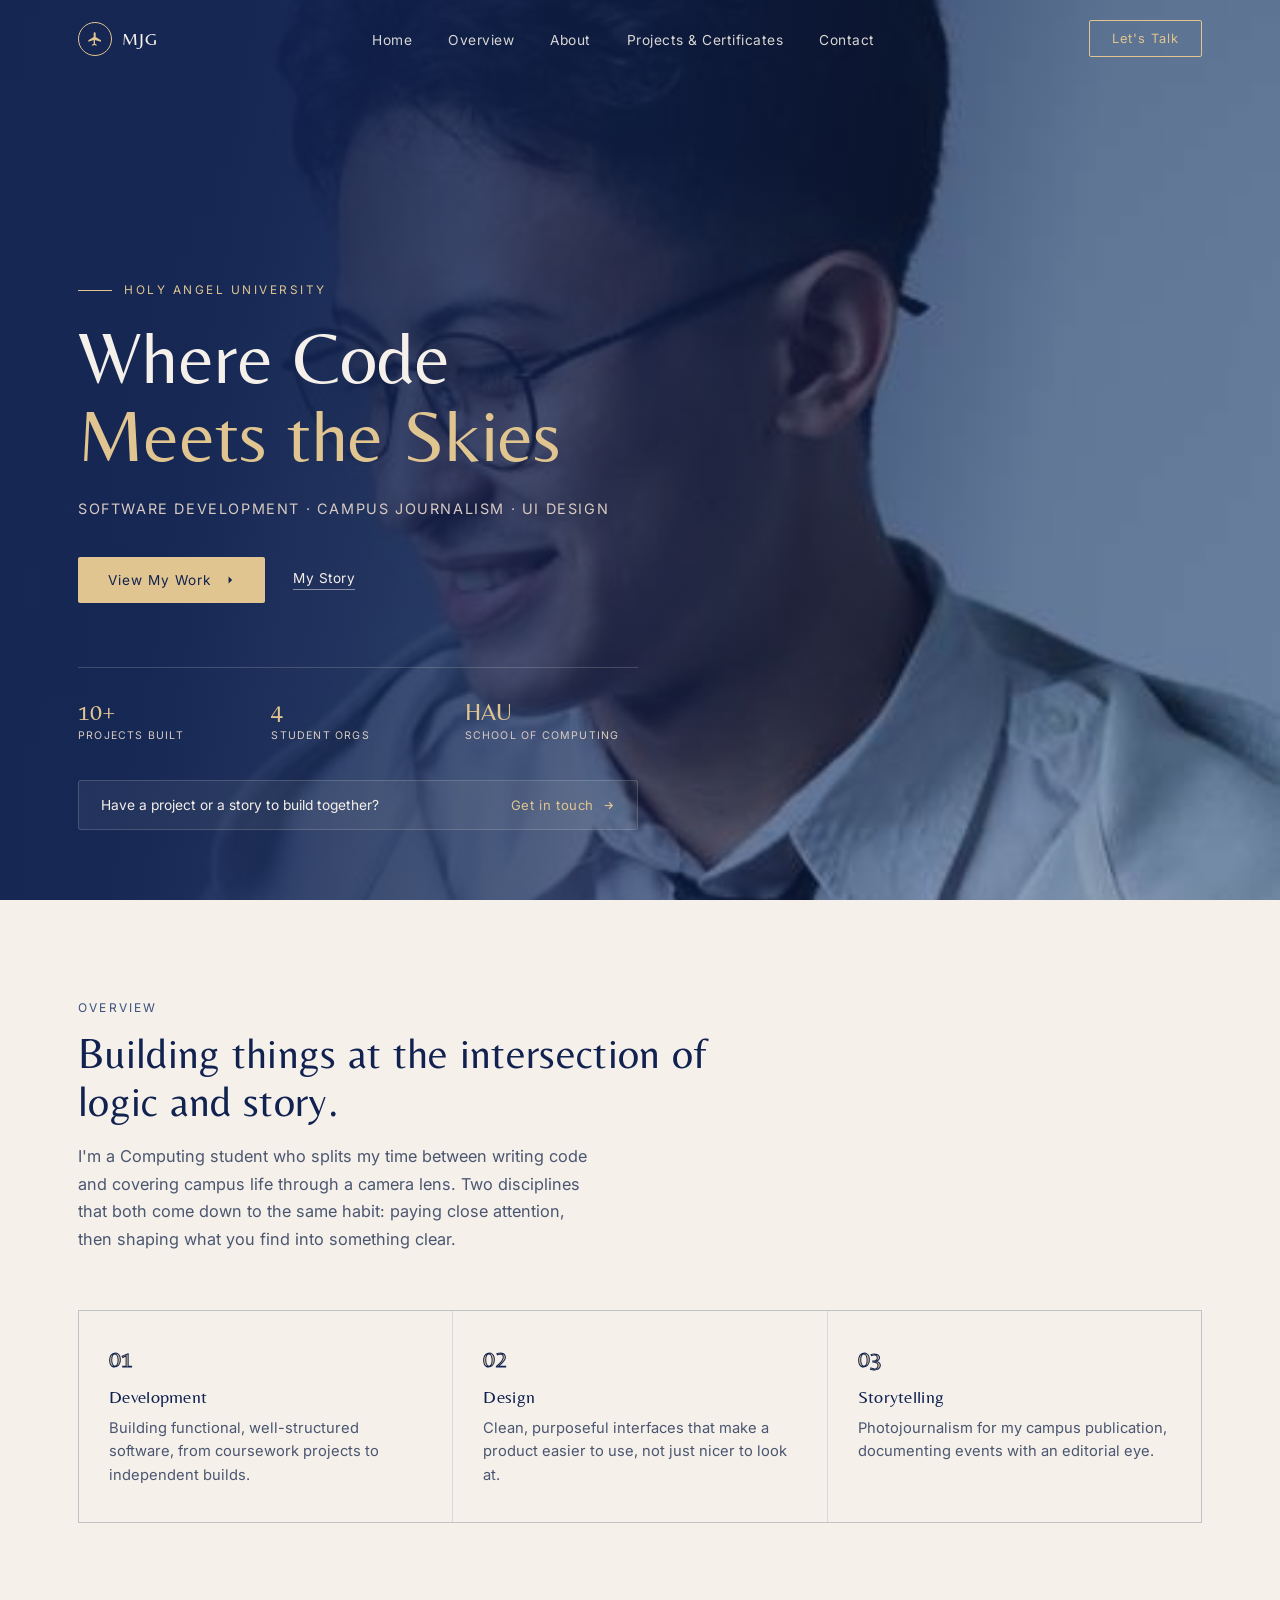
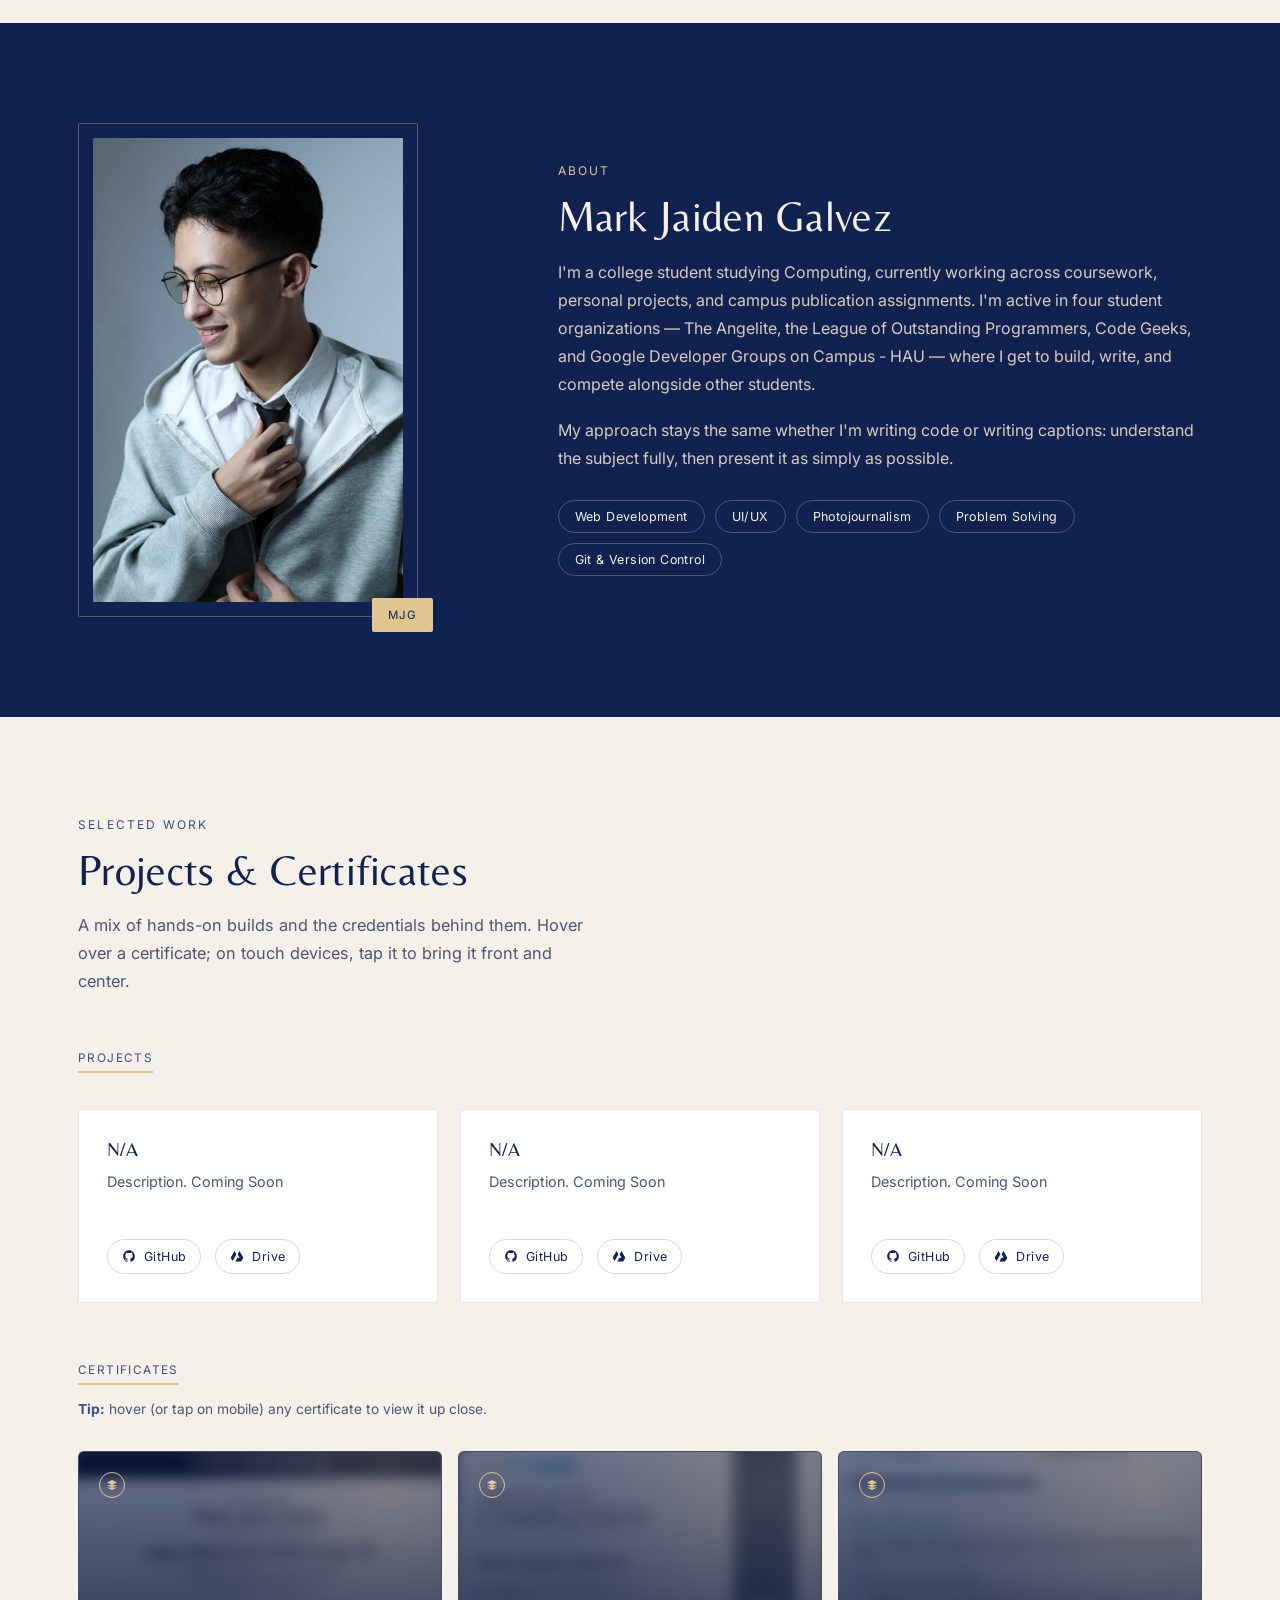
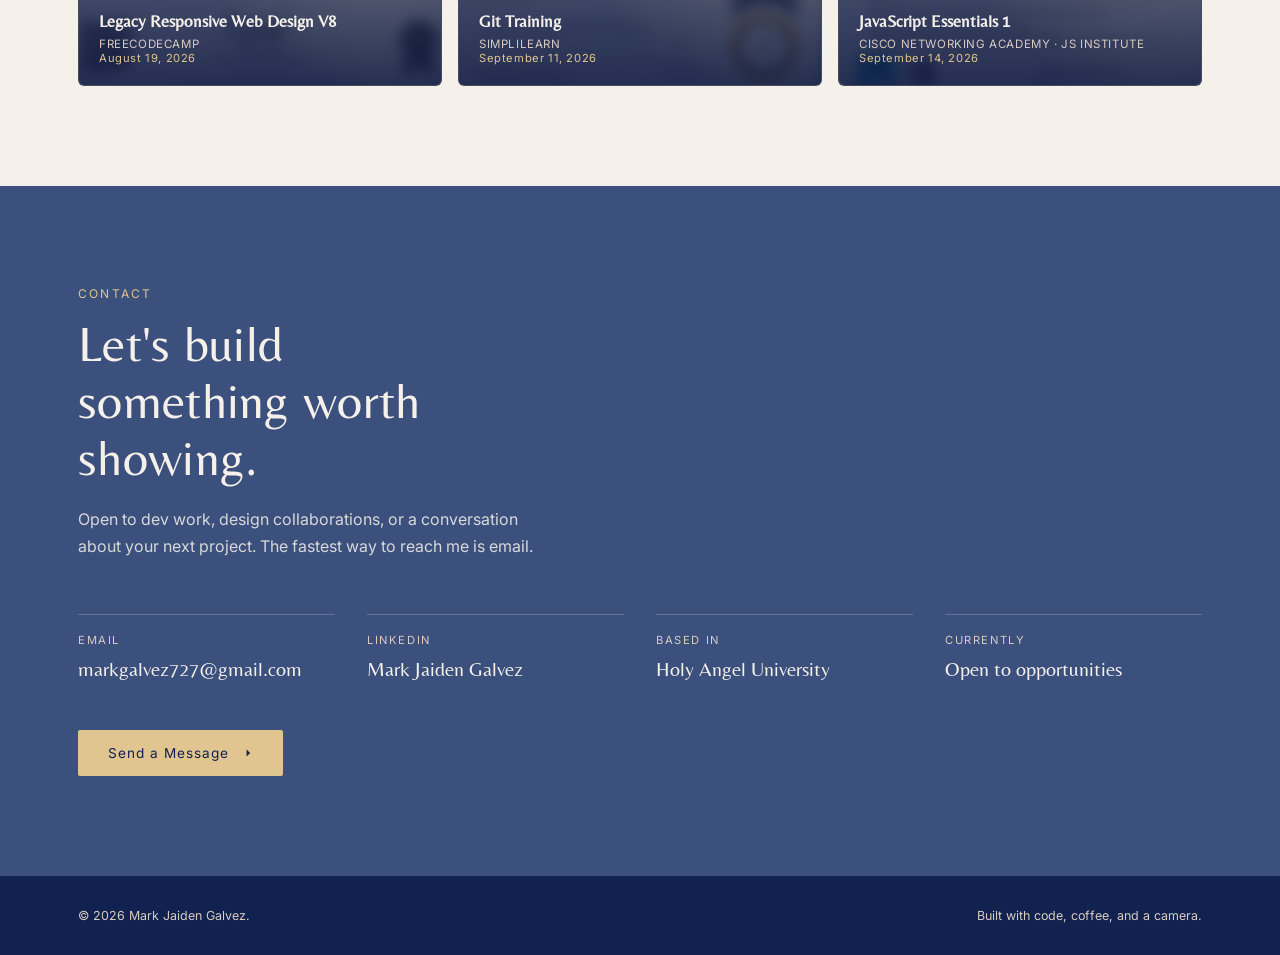
==== portfolio.html @ 79ebcbf9 "Initial commit" ====
<!DOCTYPE html>
<html lang="en">
<head>
<meta charset="UTF-8">
<meta name="viewport" content="width=device-width, initial-scale=1, viewport-fit=cover">
<title>Mark Jaiden Galvez — Portfolio</title>
<link rel="preconnect" href="https://fonts.googleapis.com">
<link rel="preconnect" href="https://fonts.gstatic.com" crossorigin>
<link href="https://fonts.googleapis.com/css2?family=Belleza&family=Inter:wght@400;500;600;700&display=swap" rel="stylesheet">
<style>
/* palette */
:root{
  --mjg-navy:#112250;
  --mjg-slate:#3B507D;
  --mjg-gold:#E0C590;
  --mjg-cream:#F5F0EA;
  --mjg-mauve:#D9CBC2;
  box-sizing:border-box;
  padding-top:env(safe-area-inset-top,0px);
  padding-bottom:env(safe-area-inset-bottom,0px);
}
*,*::before,*::after{box-sizing:inherit;margin:0;padding:0;}
html{scroll-behavior:smooth;scroll-padding-top:calc(84px + env(safe-area-inset-top,0px));}
body{
  font-family:'Inter',sans-serif;
  background:var(--mjg-cream);
  color:var(--mjg-navy);
  overflow-x:hidden;
  -webkit-font-smoothing:antialiased;
}
img{max-width:100%;display:block;}
a{color:inherit;text-decoration:none;}
.mjg-wrap{max-width:1180px;margin:0 auto;padding:0 28px;}
h1,h2,h3,.mjg-display{font-family:'Belleza',sans-serif;font-weight:400;letter-spacing:.3px;}

/* nav */
.mjg-nav{
  position:fixed;top:0;left:0;right:0;z-index:500;
  padding:calc(20px + env(safe-area-inset-top,0px)) 0 20px;
  transition:background .45s ease, padding .35s ease, box-shadow .35s ease;
}

/* nav after scrolling */
.mjg-nav.is-solid{
  background:rgba(17,34,80,.94);
  backdrop-filter:blur(10px);
  padding-top:calc(12px + env(safe-area-inset-top,0px));
  padding-bottom:12px;
  box-shadow:0 8px 30px rgba(0,0,0,.18);
}
.mjg-nav .mjg-wrap{display:flex;align-items:center;justify-content:space-between;}
.mjg-brand{display:flex;align-items:center;gap:10px;color:var(--mjg-cream);font-family:'Belleza',sans-serif;font-size:1.15rem;letter-spacing:1px;}
.mjg-brand-mark{
  width:34px;height:34px;border:1px solid var(--mjg-gold);border-radius:50%;
  display:flex;align-items:center;justify-content:center;flex-shrink:0;
  transition:transform .6s cubic-bezier(.2,.9,.3,1.3);
}
.mjg-nav:hover .mjg-brand-mark{transform:rotate(28deg);}
.mjg-brand-mark svg{width:16px;height:16px;fill:var(--mjg-gold);}

/* links hidden on small screens */
.mjg-nav-links{display:none;align-items:center;gap:36px;list-style:none;}

/* tighter links on narrow laptops */
@media(min-width:700px) and (max-width:960px){
  .mjg-nav-links{gap:18px;}
  .mjg-nav-links a{font-size:.8rem;}
  .mjg-nav-cta{padding:8px 16px;font-size:.75rem;}
}
.mjg-nav-links a{
  color:var(--mjg-cream);font-size:.86rem;letter-spacing:.5px;position:relative;padding:4px 0;
  opacity:.88;transition:opacity .25s ease;
}
.mjg-nav-links a::after{
  content:"";position:absolute;left:0;bottom:-2px;width:0;height:1px;background:var(--mjg-gold);
  transition:width .3s ease;
}
.mjg-nav-links a:hover{opacity:1;}
.mjg-nav-links a:hover::after{width:100%;}
.mjg-nav-cta{
  display:none;
  border:1px solid var(--mjg-gold);color:var(--mjg-gold)!important;
  padding:10px 22px;font-size:.8rem;letter-spacing:1px;border-radius:2px;
  transition:background .3s ease,color .3s ease;
}
.mjg-nav-cta:hover{background:var(--mjg-gold);color:var(--mjg-navy)!important;}

/* burger button, mobile only */
.mjg-burger{
  display:flex;flex-direction:column;gap:5px;background:none;border:none;cursor:pointer;
  padding:8px;z-index:600;
}
.mjg-burger span{width:24px;height:2px;background:var(--mjg-cream);transition:all .3s ease;}
.mjg-burger.is-open span:nth-child(1){transform:translateY(7px) rotate(45deg);}
.mjg-burger.is-open span:nth-child(2){opacity:0;}
.mjg-burger.is-open span:nth-child(3){transform:translateY(-7px) rotate(-45deg);}

/* fullscreen mobile menu */
.mjg-mobile-panel{
  position:fixed;inset:0;background:rgba(17,34,80,.98);backdrop-filter:blur(6px);
  z-index:450;display:flex;flex-direction:column;align-items:center;justify-content:center;gap:34px;
  opacity:0;pointer-events:none;transform:translateY(-12px);
  transition:opacity .35s ease, transform .35s ease;
}
.mjg-mobile-panel.is-open{opacity:1;pointer-events:auto;transform:translateY(0);}
.mjg-mobile-panel a{color:var(--mjg-cream);font-family:'Belleza',sans-serif;font-size:1.5rem;letter-spacing:1px;}
.mjg-mobile-panel .mjg-nav-cta{display:inline-block;margin-top:10px;}

/* full nav from 700px up */
@media(min-width:700px){
  .mjg-nav-links{display:flex;}
  .mjg-nav-cta{display:inline-block;}
  .mjg-burger{display:none;}
}

/* hero */
.mjg-hero{
  position:relative;min-height:100svh;display:flex;align-items:flex-end;
  padding-bottom:70px;
  padding-top:calc(120px + env(safe-area-inset-top,0px));
  overflow:hidden;
}

/* hero photo with a dark gradient so the text stays readable */
.mjg-hero-bg{
  position:absolute;inset:0;z-index:0;
  background-image:linear-gradient(100deg, rgba(17,34,80,.94) 18%, rgba(17,34,80,.72) 48%, rgba(17,34,80,.42) 78%), url("[data-uri]");
  background-size:cover;background-position:center 22%;
}
.mjg-hero .mjg-wrap{position:relative;z-index:1;width:100%;}
.mjg-eyebrow{
  display:flex;align-items:center;gap:12px;color:var(--mjg-gold);
  font-size:.74rem;letter-spacing:2.5px;text-transform:uppercase;margin-bottom:22px;
  opacity:0;transform:translateY(14px);animation:riseIn .8s .15s ease forwards;
}
.mjg-eyebrow span.mjg-line{width:34px;height:1px;background:var(--mjg-gold);display:block;}
.mjg-hero h1{
  color:var(--mjg-cream);font-size:clamp(2.4rem,7vw,4.6rem);line-height:1.05;
  max-width:14ch;
}
.mjg-hero h1 .mjg-l1{display:block;opacity:0;transform:translateY(22px);animation:riseIn .9s .3s ease forwards;}
.mjg-hero h1 .mjg-l2{display:block;color:var(--mjg-gold);opacity:0;transform:translateY(22px);animation:riseIn .9s .48s ease forwards;}
.mjg-hero-sub{
  color:var(--mjg-mauve);font-size:.9rem;letter-spacing:1.6px;margin-top:26px;text-transform:uppercase;
  opacity:0;transform:translateY(14px);animation:riseIn .9s .68s ease forwards;
}
.mjg-hero-cta-row{
  display:flex;flex-wrap:wrap;align-items:center;gap:28px;margin-top:40px;
  opacity:0;transform:translateY(14px);animation:riseIn .9s .84s ease forwards;
}
.mjg-btn-fill{
  background:var(--mjg-gold);color:var(--mjg-navy);padding:15px 30px;font-size:.85rem;letter-spacing:1px;
  border-radius:2px;display:inline-flex;align-items:center;gap:10px;transition:transform .3s ease, box-shadow .3s ease;
}
.mjg-btn-fill:hover{transform:translateY(-3px);box-shadow:0 14px 26px rgba(224,197,144,.28);}
.mjg-btn-ghost{
  color:var(--mjg-cream);font-size:.85rem;letter-spacing:.5px;border-bottom:1px solid rgba(245,240,234,.5);
  padding-bottom:3px;transition:border-color .3s ease;
}
.mjg-btn-ghost:hover{border-color:var(--mjg-gold);color:var(--mjg-gold);}

/* hero text fades up on load */
@keyframes riseIn{to{opacity:1;transform:translateY(0);}}

.mjg-hero-stats{
  margin-top:64px;padding-top:30px;border-top:1px solid rgba(245,240,234,.18);
  display:grid;grid-template-columns:repeat(3,1fr);gap:20px;max-width:560px;
  opacity:0;transform:translateY(14px);animation:riseIn .9s 1s ease forwards;
}
.mjg-hero-stats .mjg-num{font-family:'Belleza',sans-serif;color:var(--mjg-gold);font-size:1.5rem;}
.mjg-hero-stats .mjg-lab{color:var(--mjg-mauve);font-size:.66rem;letter-spacing:1.2px;text-transform:uppercase;margin-top:4px;}

.mjg-hero-contact-bar{
  margin-top:38px;display:flex;align-items:center;justify-content:space-between;gap:20px;flex-wrap:wrap;
  background:rgba(245,240,234,.06);border:1px solid rgba(245,240,234,.16);border-radius:3px;
  padding:16px 22px;max-width:560px;
  opacity:0;transform:translateY(14px);animation:riseIn .9s 1.16s ease forwards;
}
.mjg-hero-contact-bar p{color:var(--mjg-cream);font-size:.86rem;}
.mjg-hero-contact-bar a{color:var(--mjg-gold);font-size:.82rem;letter-spacing:.6px;white-space:nowrap;display:inline-flex;align-items:center;gap:8px;}
.mjg-hero-contact-bar a svg{width:13px;height:13px;transition:transform .3s ease;}
.mjg-hero-contact-bar a:hover svg{transform:translateX(4px);}

section{padding:100px 0;}
.mjg-section-head{max-width:640px;margin-bottom:56px;}
.mjg-kicker{
  color:var(--mjg-slate);font-size:.75rem;letter-spacing:2.2px;text-transform:uppercase;margin-bottom:14px;display:block;
}
.mjg-section-head h2{font-size:clamp(1.9rem,4vw,2.6rem);color:var(--mjg-navy);}
.mjg-section-head p{margin-top:18px;color:#4b5670;font-size:1.02rem;line-height:1.7;max-width:52ch;}

/* scroll reveal, JS adds .is-in */
.mjg-reveal{opacity:0;transform:translateY(26px);transition:opacity .7s ease, transform .7s ease;}
.mjg-reveal.is-in{opacity:1;transform:translateY(0);}

/* overview */
.mjg-overview{background:var(--mjg-cream);}
.mjg-pillars{display:grid;grid-template-columns:1fr;gap:1px;background:rgba(17,34,80,.12);border:1px solid rgba(17,34,80,.12);}
.mjg-pillar{background:var(--mjg-cream);padding:34px 30px;}
.mjg-pillar .mjg-n{font-family:'Belleza',sans-serif;color:var(--mjg-gold);font-size:1.5rem;-webkit-text-stroke:1px var(--mjg-navy);}
.mjg-pillar h3{margin-top:14px;font-size:1.15rem;color:var(--mjg-navy);}
.mjg-pillar p{margin-top:10px;color:#4b5670;font-size:.92rem;line-height:1.6;}
@media(min-width:760px){.mjg-pillars{grid-template-columns:repeat(3,1fr);}}

/* about */
.mjg-about{background:var(--mjg-navy);color:var(--mjg-cream);position:relative;}
.mjg-about .mjg-wrap{display:grid;grid-template-columns:1fr;gap:50px;align-items:center;}
.mjg-about-photo{
  position:relative;border:1px solid rgba(224,197,144,.35);padding:14px;border-radius:2px;
  max-width:340px;justify-self:start;
}
.mjg-about-photo img{border-radius:1px;filter:grayscale(.15);}
.mjg-about-photo .mjg-tag{
  position:absolute;bottom:-16px;right:-16px;background:var(--mjg-gold);color:var(--mjg-navy);
  padding:10px 16px;font-size:.72rem;letter-spacing:1px;text-transform:uppercase;border-radius:2px;
}
.mjg-about h2{color:var(--mjg-cream);font-size:clamp(1.9rem,4vw,2.6rem);}
.mjg-about-body p{color:var(--mjg-mauve);line-height:1.75;margin-top:18px;font-size:1rem;}
.mjg-tags{display:flex;flex-wrap:wrap;gap:10px;margin-top:28px;}
.mjg-tags span{
  border:1px solid rgba(245,240,234,.25);color:var(--mjg-cream);font-size:.78rem;
  padding:8px 16px;border-radius:20px;letter-spacing:.4px;
}
@media(min-width:860px){.mjg-about .mjg-wrap{grid-template-columns:.8fr 1.2fr;}}

/* projects and certificates */
.mjg-work{background:var(--mjg-cream);}
.mjg-subtabs{display:flex;gap:10px;margin-bottom:36px;flex-wrap:wrap;}
.mjg-subtabs span{
  font-size:.74rem;letter-spacing:1.4px;text-transform:uppercase;color:var(--mjg-slate);
  border-bottom:2px solid var(--mjg-gold);padding-bottom:6px;
}
.mjg-project-grid{display:grid;grid-template-columns:1fr;gap:22px;}
.mjg-project-card{
  position:relative;background:#fff;border:1px solid rgba(17,34,80,.1);border-radius:3px;padding:28px;
  transition:transform .4s cubic-bezier(.2,.8,.3,1), border-color .4s ease;
  will-change:transform;
}
.mjg-project-card::after{
  content:"";position:absolute;inset:0;border-radius:inherit;pointer-events:none;
  box-shadow:0 22px 40px rgba(17,34,80,.14);opacity:0;transition:opacity .4s ease;
}

/* lift on hover */
.mjg-project-card:hover{transform:translateY(-8px);border-color:rgba(17,34,80,0);}
.mjg-project-card:hover::after{opacity:1;}
.mjg-project-card h3{color:var(--mjg-navy);font-size:1.2rem;}
.mjg-project-card p{color:#4b5670;font-size:.9rem;line-height:1.6;margin-top:10px;min-height:3.4em;}
.mjg-project-links{display:flex;gap:14px;margin-top:20px;}
.mjg-project-links a{
  display:inline-flex;align-items:center;gap:8px;font-size:.78rem;letter-spacing:.4px;
  color:var(--mjg-navy);border:1px solid rgba(17,34,80,.18);padding:9px 14px;border-radius:20px;
  transition:background .3s ease,color .3s ease,border-color .3s ease;
}
.mjg-project-links a:hover{background:var(--mjg-navy);color:var(--mjg-cream);border-color:var(--mjg-navy);}
.mjg-project-links svg{width:14px;height:14px;fill:currentColor;}
@media(min-width:720px){.mjg-project-grid{grid-template-columns:repeat(2,1fr);}}
@media(min-width:1080px){.mjg-project-grid{grid-template-columns:repeat(3,1fr);}}

.mjg-cert-note{color:#4b5670;font-size:.86rem;margin:-20px 0 34px;max-width:46ch;}
.mjg-cert-note strong{color:var(--mjg-slate);}
.mjg-cert-grid{display:grid;grid-template-columns:repeat(2,1fr);gap:16px;}

/* certificate cards */
.mjg-cert-card{
  position:relative;aspect-ratio:1.55/1;background:var(--mjg-navy);border-radius:6px;overflow:hidden;
  padding:20px;display:flex;flex-direction:column;justify-content:space-between;cursor:pointer;
  border:1px solid rgba(224,197,144,.25);
  transition:transform .35s ease;
  will-change:transform;
  z-index:1;
}
.mjg-cert-card:hover,.mjg-cert-card:focus-visible{transform:translateY(-6px);}
.mjg-cert-card::before{
  content:"";position:absolute;inset:0;
  background:radial-gradient(circle at 85% 15%, rgba(224,197,144,.22), transparent 55%);
}
.mjg-cert-card .mjg-mark{width:26px;height:26px;border:1px solid var(--mjg-gold);border-radius:50%;display:flex;align-items:center;justify-content:center;}
.mjg-cert-card .mjg-mark svg{width:12px;height:12px;fill:var(--mjg-gold);}
.mjg-cert-card h4{color:var(--mjg-cream);font-family:'Belleza',sans-serif;font-size:1.05rem;position:relative;}
.mjg-cert-card .mjg-issuer{color:var(--mjg-mauve);font-size:.72rem;letter-spacing:.6px;text-transform:uppercase;margin-top:6px;position:relative;}
.mjg-cert-card .mjg-date{color:var(--mjg-gold);font-size:.7rem;letter-spacing:.6px;position:relative;}
.mjg-cert-card .mjg-expand-hint{
  position:absolute;bottom:16px;right:18px;color:var(--mjg-mauve);font-size:.64rem;letter-spacing:.6px;
  opacity:0;transition:opacity .3s ease;text-transform:uppercase;
}
.mjg-cert-card:hover .mjg-expand-hint{opacity:.8;}

/* enlarged certificate */
.mjg-cert-stage{
  position:fixed;top:50%;left:50%;
  width:min(560px,86vw);height:min(360px,60vh);
  transform:translate(-50%,-50%) scale(.92);
  background:var(--mjg-navy);border:1px solid rgba(224,197,144,.35);border-radius:6px;
  padding:34px;display:flex;flex-direction:column;justify-content:space-between;
  box-shadow:0 40px 90px rgba(0,0,0,.45);
  opacity:0;pointer-events:none;z-index:900;
  transition:opacity .35s ease, transform .35s cubic-bezier(.22,.9,.3,1.05);
}
.mjg-cert-stage.is-shown{opacity:1;transform:translate(-50%,-50%) scale(1);pointer-events:auto;}
.mjg-cert-stage::before{
  content:"";position:absolute;inset:0;border-radius:inherit;
  background:radial-gradient(circle at 85% 15%, rgba(224,197,144,.22), transparent 55%);
}
.mjg-cert-stage .mjg-mark{width:30px;height:30px;border:1px solid var(--mjg-gold);border-radius:50%;display:flex;align-items:center;justify-content:center;position:relative;}
.mjg-cert-stage .mjg-mark svg{width:14px;height:14px;fill:var(--mjg-gold);}
.mjg-cert-stage h4{color:var(--mjg-cream);font-family:'Belleza',sans-serif;font-size:1.55rem;position:relative;}
.mjg-cert-stage .mjg-issuer{color:var(--mjg-mauve);font-size:.82rem;letter-spacing:.6px;text-transform:uppercase;margin-top:10px;position:relative;}
.mjg-cert-stage .mjg-date{color:var(--mjg-gold);font-size:.78rem;letter-spacing:.6px;position:relative;margin-top:4px;}

/* backdrop behind the enlarged certificate */
.mjg-cert-backdrop{
  position:fixed;inset:0;background:rgba(9,16,38,.72);backdrop-filter:blur(3px);
  opacity:0;pointer-events:none;transition:opacity .35s ease;z-index:850;
}
.mjg-cert-backdrop.is-shown{opacity:1;pointer-events:auto;}

@media(min-width:720px){.mjg-cert-grid{grid-template-columns:repeat(3,1fr);}}

/* contact */
.mjg-contact{background:var(--mjg-slate);color:var(--mjg-cream);text-align:left;}
.mjg-contact h2{color:var(--mjg-cream);font-size:clamp(2rem,5vw,3.1rem);max-width:16ch;}
.mjg-contact p.mjg-lead{color:var(--mjg-cream);opacity:.85;margin-top:20px;max-width:48ch;line-height:1.7;}
.mjg-contact-grid{display:grid;grid-template-columns:1fr;gap:40px 32px;margin-top:54px;}
.mjg-contact-item{border-top:1px solid rgba(245,240,234,.22);padding-top:18px;}
.mjg-contact-item .mjg-lab{font-size:.7rem;letter-spacing:1.6px;text-transform:uppercase;color:var(--mjg-mauve);}
.mjg-contact-item a,.mjg-contact-item span{display:block;margin-top:10px;font-family:'Belleza',sans-serif;font-size:1.25rem;}
.mjg-contact-item a{transition:color .3s ease;}
.mjg-contact-item a:hover{color:var(--mjg-gold);}
.mjg-contact-cta{margin-top:50px;}
@media(min-width:760px){.mjg-contact-grid{grid-template-columns:repeat(4,1fr);}}

/* footer */
footer{background:var(--mjg-navy);color:var(--mjg-mauve);padding:32px 0;font-size:.78rem;}
footer .mjg-wrap{display:flex;flex-wrap:wrap;gap:12px;justify-content:space-between;align-items:center;}

/* tablet, 761-1024px */
@media(min-width:761px) and (max-width:1024px){
  section{padding:80px 0;}
  .mjg-cert-grid{grid-template-columns:repeat(2,1fr);}
  .mjg-contact-grid{grid-template-columns:repeat(2,1fr);}
  .mjg-hero-stats{max-width:100%;}
}

/* mobile, up to 600px */
@media(max-width:600px){
  section{padding:56px 0;}
  .mjg-hero{padding-bottom:50px;}
  .mjg-hero-cta-row{gap:18px;}
  .mjg-hero-stats{grid-template-columns:1fr 1fr;gap:16px 20px;}
  .mjg-about-photo{max-width:100%;justify-self:center;}
  .mjg-project-card{padding:22px;}
  .mjg-cert-grid{grid-template-columns:1fr;}
  .mjg-cert-stage{padding:24px;}
  .mjg-contact-cta{margin-top:34px;}
}

/* reduced motion */
@media(prefers-reduced-motion:reduce){
  *{animation-duration:.01ms!important;transition-duration:.01ms!important;}
}
</style>
<style>
.mjg-cert-stage{pointer-events:none!important}
.mjg-cert-stage .mjg-cert-img{display:none;width:100%;height:auto;max-height:68vh;object-fit:contain;border-radius:8px;background:#fff}
.mjg-cert-stage.has-photo{width:min(92vw,760px)!important;max-width:none!important;height:auto!important;min-height:0!important;aspect-ratio:auto!important;max-height:94vh;display:flex;flex-direction:column;justify-content:flex-start;gap:14px}
.mjg-cert-stage.has-photo .mjg-cert-img{display:block}
.mjg-cert-stage.has-photo .mjg-mark{display:none}
.mjg-cert-card{position:relative;overflow:hidden;isolation:isolate}
.mjg-cert-thumb{position:absolute;inset:0;z-index:-1;overflow:hidden;pointer-events:none}
.mjg-cert-thumb img{width:100%;height:100%;object-fit:cover;display:block;filter:blur(6px) saturate(.9);transform:scale(1.12);opacity:.6;transition:filter .35s ease,opacity .35s ease}
.mjg-cert-thumb::after{content:"";position:absolute;inset:0;background:linear-gradient(180deg,rgba(8,18,56,.35) 0%,rgba(8,18,56,.8) 100%)}
.mjg-cert-card:hover .mjg-cert-thumb img,.mjg-cert-card:focus .mjg-cert-thumb img{filter:blur(2px);opacity:.8}
</style>
</head>
<body>

<nav class="mjg-nav" id="nav">
  <div class="mjg-wrap">
    <a class="mjg-brand" href="#home">
      <span class="mjg-brand-mark"><svg viewBox="0 0 24 24"><path d="M21 16v-2l-8-5V3.5a1.5 1.5 0 0 0-3 0V9l-8 5v2l8-2.5V19l-2.5 1.8V22l3.5-1 3.5 1v-1.2L12 19v-5.5z"/></svg></span>
      MJG
    </a>
    <ul class="mjg-nav-links">
      <li><a href="#home">Home</a></li>
      <li><a href="#overview">Overview</a></li>
      <li><a href="#about">About</a></li>
      <li><a href="#work">Projects &amp; Certificates</a></li>
      <li><a href="#contact">Contact</a></li>
    </ul>
    <a class="mjg-nav-cta" href="#contact">Let's Talk</a>
    <button class="mjg-burger" id="burger" aria-label="Menu"><span></span><span></span><span></span></button>
  </div>
</nav>

<div class="mjg-mobile-panel" id="mobilePanel">
  <a href="#home">Home</a>
  <a href="#overview">Overview</a>
  <a href="#about">About</a>
  <a href="#work">Projects &amp; Certificates</a>
  <a href="#contact">Contact</a>
  <a class="mjg-nav-cta" href="#contact">Talk to me</a>
</div>

<header class="mjg-hero" id="home">
  <div class="mjg-hero-bg"></div>
  <div class="mjg-wrap">
    <div class="mjg-eyebrow"><span class="mjg-line"></span> Holy Angel University</div>
    <h1><span class="mjg-l1">Where Code</span><span class="mjg-l2">Meets the Skies</span></h1>
    <p class="mjg-hero-sub">Software Development &middot; Campus Journalism &middot; UI Design</p>
    <div class="mjg-hero-cta-row">
      <a class="mjg-btn-fill" href="#work">View My Work
        <svg viewBox="0 0 24 24" width="14" height="14" fill="currentColor"><path d="M5 12h14M13 6l6 6-6 6"/></svg>
      </a>
      <a class="mjg-btn-ghost" href="#about">My Story</a>
    </div>
    <div class="mjg-hero-stats">
      <div><div class="mjg-num">10+</div><div class="mjg-lab">Projects Built</div></div>
      <div><div class="mjg-num">4</div><div class="mjg-lab">Student Orgs</div></div>
      <div><div class="mjg-num">HAU</div><div class="mjg-lab">School of Computing</div></div>
    </div>
    <div class="mjg-hero-contact-bar">
      <p>Have a project or a story to build together?</p>
      <a href="#contact">Get in touch <svg viewBox="0 0 24 24" fill="none" stroke="currentColor" stroke-width="2"><path d="M5 12h14M13 6l6 6-6 6"/></svg></a>
    </div>
  </div>
</header>

<section class="mjg-overview" id="overview">
  <div class="mjg-wrap">
    <div class="mjg-section-head mjg-reveal">
      <span class="mjg-kicker">Overview</span>
      <h2>Building things at the intersection of logic and story.</h2>
      <p>I'm a Computing student who splits my time between writing code and covering campus life through a camera lens. Two disciplines that both come down to the same habit: paying close attention, then shaping what you find into something clear.</p>
    </div>
    <div class="mjg-pillars mjg-reveal">
      <div class="mjg-pillar">
        <div class="mjg-n">01</div>
        <h3>Development</h3>
        <p>Building functional, well-structured software, from coursework projects to independent builds.</p>
      </div>
      <div class="mjg-pillar">
        <div class="mjg-n">02</div>
        <h3>Design</h3>
        <p>Clean, purposeful interfaces that make a product easier to use, not just nicer to look at.</p>
      </div>
      <div class="mjg-pillar">
        <div class="mjg-n">03</div>
        <h3>Storytelling</h3>
        <p>Photojournalism for my campus publication, documenting events with an editorial eye.</p>
      </div>
    </div>
  </div>
</section>

<section class="mjg-about" id="about">
  <div class="mjg-wrap">
    <div class="mjg-about-photo mjg-reveal">
      <img src="[data-uri]" alt="Mark Jaiden Galvez">
      <div class="mjg-tag">MJG</div>
    </div>
    <div class="mjg-about-body mjg-reveal">
      <span class="mjg-kicker" style="color:var(--mjg-gold)">About</span>
      <h2>Mark Jaiden Galvez</h2>
      <p>I'm a college student studying Computing, currently working across coursework, personal projects, and campus publication assignments. I'm active in four student organizations — The Angelite, the League of Outstanding Programmers, Code Geeks, and Google Developer Groups on Campus - HAU — where I get to build, write, and compete alongside other students.</p>
      <p>My approach stays the same whether I'm writing code or writing captions: understand the subject fully, then present it as simply as possible.</p>
      <div class="mjg-tags">
        <span>Web Development</span>
        <span>UI/UX</span>
        <span>Photojournalism</span>
        <span>Problem Solving</span>
        <span>Git &amp; Version Control</span>
      </div>
    </div>
  </div>
</section>

<section class="mjg-work" id="work">
  <div class="mjg-wrap">
    <div class="mjg-section-head mjg-reveal">
      <span class="mjg-kicker">Selected Work</span>
      <h2>Projects &amp; Certificates</h2>
      <p>A mix of hands-on builds and the credentials behind them. Hover over a certificate; on touch devices, tap it to bring it front and center.</p>
    </div>

    <div class="mjg-subtabs mjg-reveal"><span>Projects</span></div>
    <div class="mjg-project-grid mjg-reveal">
      <div class="mjg-project-card">
        <h3>N/A</h3>
        <p>Description. Coming Soon</p>
        <div class="mjg-project-links">
          <a href="#" target="_blank" rel="noopener"><svg viewBox="0 0 24 24"><path d="M12 2C6.48 2 2 6.58 2 12.25c0 4.53 2.87 8.37 6.84 9.73.5.1.68-.22.68-.5 0-.24-.01-.87-.01-1.71-2.78.62-3.37-1.37-3.37-1.37-.45-1.18-1.11-1.5-1.11-1.5-.91-.64.07-.63.07-.63 1 .07 1.53 1.05 1.53 1.05.89 1.56 2.34 1.11 2.91.85.09-.66.35-1.11.63-1.37-2.22-.26-4.56-1.14-4.56-5.06 0-1.12.39-2.03 1.03-2.75-.1-.26-.45-1.31.1-2.73 0 0 .84-.28 2.75 1.05A9.28 9.28 0 0 1 12 6.84c.85 0 1.71.12 2.51.34 1.91-1.33 2.75-1.05 2.75-1.05.55 1.42.2 2.47.1 2.73.64.72 1.03 1.63 1.03 2.75 0 3.93-2.34 4.79-4.57 5.05.36.32.68.94.68 1.9 0 1.37-.01 2.47-.01 2.81 0 .28.18.61.69.5A10.03 10.03 0 0 0 22 12.25C22 6.58 17.52 2 12 2z"/></svg> GitHub</a>
          <a href="#" target="_blank" rel="noopener"><svg viewBox="0 0 24 24"><path d="M7.71 3.5 1.15 15l3.28 5.68L11 9.18 7.71 3.5zM9.07 21.5h9.79L22.85 15h-9.79l-3.99 6.5zM12.99 9.18l6.65 11.5L22.85 15 16.28 3.5l-3.29 5.68z"/></svg> Drive</a>
        </div>
      </div>
      <div class="mjg-project-card">
        <h3>N/A</h3>
        <p>Description. Coming Soon</p>
        <div class="mjg-project-links">
          <a href="#" target="_blank" rel="noopener"><svg viewBox="0 0 24 24"><path d="M12 2C6.48 2 2 6.58 2 12.25c0 4.53 2.87 8.37 6.84 9.73.5.1.68-.22.68-.5 0-.24-.01-.87-.01-1.71-2.78.62-3.37-1.37-3.37-1.37-.45-1.18-1.11-1.5-1.11-1.5-.91-.64.07-.63.07-.63 1 .07 1.53 1.05 1.53 1.05.89 1.56 2.34 1.11 2.91.85.09-.66.35-1.11.63-1.37-2.22-.26-4.56-1.14-4.56-5.06 0-1.12.39-2.03 1.03-2.75-.1-.26-.45-1.31.1-2.73 0 0 .84-.28 2.75 1.05A9.28 9.28 0 0 1 12 6.84c.85 0 1.71.12 2.51.34 1.91-1.33 2.75-1.05 2.75-1.05.55 1.42.2 2.47.1 2.73.64.72 1.03 1.63 1.03 2.75 0 3.93-2.34 4.79-4.57 5.05.36.32.68.94.68 1.9 0 1.37-.01 2.47-.01 2.81 0 .28.18.61.69.5A10.03 10.03 0 0 0 22 12.25C22 6.58 17.52 2 12 2z"/></svg> GitHub</a>
          <a href="#" target="_blank" rel="noopener"><svg viewBox="0 0 24 24"><path d="M7.71 3.5 1.15 15l3.28 5.68L11 9.18 7.71 3.5zM9.07 21.5h9.79L22.85 15h-9.79l-3.99 6.5zM12.99 9.18l6.65 11.5L22.85 15 16.28 3.5l-3.29 5.68z"/></svg> Drive</a>
        </div>
      </div>
      <div class="mjg-project-card">
        <h3>N/A</h3>
        <p>Description. Coming Soon</p>
        <div class="mjg-project-links">
          <a href="#" target="_blank" rel="noopener"><svg viewBox="0 0 24 24"><path d="M12 2C6.48 2 2 6.58 2 12.25c0 4.53 2.87 8.37 6.84 9.73.5.1.68-.22.68-.5 0-.24-.01-.87-.01-1.71-2.78.62-3.37-1.37-3.37-1.37-.45-1.18-1.11-1.5-1.11-1.5-.91-.64.07-.63.07-.63 1 .07 1.53 1.05 1.53 1.05.89 1.56 2.34 1.11 2.91.85.09-.66.35-1.11.63-1.37-2.22-.26-4.56-1.14-4.56-5.06 0-1.12.39-2.03 1.03-2.75-.1-.26-.45-1.31.1-2.73 0 0 .84-.28 2.75 1.05A9.28 9.28 0 0 1 12 6.84c.85 0 1.71.12 2.51.34 1.91-1.33 2.75-1.05 2.75-1.05.55 1.42.2 2.47.1 2.73.64.72 1.03 1.63 1.03 2.75 0 3.93-2.34 4.79-4.57 5.05.36.32.68.94.68 1.9 0 1.37-.01 2.47-.01 2.81 0 .28.18.61.69.5A10.03 10.03 0 0 0 22 12.25C22 6.58 17.52 2 12 2z"/></svg> GitHub</a>
          <a href="#" target="_blank" rel="noopener"><svg viewBox="0 0 24 24"><path d="M7.71 3.5 1.15 15l3.28 5.68L11 9.18 7.71 3.5zM9.07 21.5h9.79L22.85 15h-9.79l-3.99 6.5zM12.99 9.18l6.65 11.5L22.85 15 16.28 3.5l-3.29 5.68z"/></svg> Drive</a>
        </div>
      </div>
    </div>

    <div class="mjg-subtabs mjg-reveal" style="margin-top:60px;"><span>Certificates</span></div>
    <p class="mjg-cert-note mjg-reveal"><strong>Tip:</strong> hover (or tap on mobile) any certificate to view it up close.</p>
    <div class="mjg-cert-grid mjg-reveal">
      <div class="mjg-cert-card" tabindex="0">
        <div class="mjg-cert-thumb"><img src="[data-uri]" alt=""></div>
        <div class="mjg-mark"><svg viewBox="0 0 24 24"><path d="M12 2 2 7l10 5 10-5-10-5zM2 17l10 5 10-5M2 12l10 5 10-5"/></svg></div>
        <div>
          <h4>Legacy Responsive Web Design V8</h4>
          <div class="mjg-issuer">freeCodeCamp</div>
          <div class="mjg-date">August 19, 2026</div>
        </div>
        <div class="mjg-expand-hint">View</div>
      </div>
      <div class="mjg-cert-card" tabindex="0">
        <div class="mjg-cert-thumb"><img src="[data-uri]" alt=""></div>
        <div class="mjg-mark"><svg viewBox="0 0 24 24"><path d="M12 2 2 7l10 5 10-5-10-5zM2 17l10 5 10-5M2 12l10 5 10-5"/></svg></div>
        <div>
          <h4>Git Training</h4>
          <div class="mjg-issuer">Simplilearn</div>
          <div class="mjg-date">September 11, 2026</div>
        </div>
        <div class="mjg-expand-hint">View</div>
      </div>
      <div class="mjg-cert-card" tabindex="0">
        <div class="mjg-cert-thumb"><img src="[data-uri]" alt=""></div>
        <div class="mjg-mark"><svg viewBox="0 0 24 24"><path d="M12 2 2 7l10 5 10-5-10-5zM2 17l10 5 10-5M2 12l10 5 10-5"/></svg></div>
        <div>
          <h4>JavaScript Essentials 1</h4>
          <div class="mjg-issuer">Cisco Networking Academy &middot; JS Institute</div>
          <div class="mjg-date">September 14, 2026</div>
        </div>
        <div class="mjg-expand-hint">View</div>
      </div>
    </div>
  </div>
</section>

<div class="mjg-cert-backdrop" id="certBackdrop"></div>
<div class="mjg-cert-stage" id="certStage" aria-hidden="true">
  <img class="mjg-cert-img" id="certStageImg" alt="">
  <div class="mjg-mark"><svg viewBox="0 0 24 24"><path d="M12 2 2 7l10 5 10-5-10-5zM2 17l10 5 10-5M2 12l10 5 10-5"/></svg></div>
  <div>
    <h4 id="certStageTitle"></h4>
    <div class="mjg-issuer" id="certStageIssuer"></div>
    <div class="mjg-date" id="certStageDate"></div>
  </div>
</div>

<section class="mjg-contact" id="contact">
  <div class="mjg-wrap">
    <span class="mjg-kicker" style="color:var(--mjg-gold)">Contact</span>
    <h2>Let's build something worth showing.</h2>
    <p class="mjg-lead">Open to dev work, design collaborations, or a conversation about your next project. The fastest way to reach me is email.</p>
    <div class="mjg-contact-grid">
      <div class="mjg-contact-item">
        <div class="mjg-lab">Email</div>
        <a href="mailto:markgalvez727@gmail.com">markgalvez727@gmail.com</a>
      </div>
      <div class="mjg-contact-item">
        <div class="mjg-lab">LinkedIn</div>
        <a href="https://www.linkedin.com/in/mark-jaiden-galvez-553943299/" target="_blank" rel="noopener">Mark Jaiden Galvez</a>
      </div>
      <div class="mjg-contact-item">
        <div class="mjg-lab">Based in</div>
        <span>Holy Angel University</span>
      </div>
      <div class="mjg-contact-item">
        <div class="mjg-lab">Currently</div>
        <span>Open to opportunities</span>
      </div>
    </div>
    <div class="mjg-contact-cta">
      <a class="mjg-btn-fill" href="mailto:markgalvez727@gmail.com">Send a Message
        <svg viewBox="0 0 24 24" width="14" height="14" fill="currentColor"><path d="M5 12h14M13 6l6 6-6 6"/></svg>
      </a>
    </div>
  </div>
</section>

<footer>
  <div class="mjg-wrap">
    <span>&copy; 2026 Mark Jaiden Galvez.</span>
    <span>Built with code, coffee, and a camera.</span>
  </div>
</footer>

<script>
const nav = document.getElementById('nav');
window.addEventListener('scroll', () => {
  nav.classList.toggle('is-solid', window.scrollY > 40);
}, {passive:true});

const burger = document.getElementById('burger');
const panel = document.getElementById('mobilePanel');
burger.addEventListener('click', () => {
  burger.classList.toggle('is-open');
  panel.classList.toggle('is-open');
});
panel.querySelectorAll('a').forEach(a => a.addEventListener('click', () => {
  burger.classList.remove('is-open');
  panel.classList.remove('is-open');
}));

const revealEls = document.querySelectorAll('.mjg-reveal');
const io = new IntersectionObserver((entries) => {
  entries.forEach(e => {
    if (e.isIntersecting) {
      e.target.classList.add('is-in');
      io.unobserve(e.target);
    }
  });
}, {threshold:.15});
revealEls.forEach(el => io.observe(el));

const stage = document.getElementById('certStage');
const backdrop = document.getElementById('certBackdrop');
const stageImg = document.getElementById('certStageImg');
const stageTitle = document.getElementById('certStageTitle');
const stageIssuer = document.getElementById('certStageIssuer');
const stageDate = document.getElementById('certStageDate');
const certCards = document.querySelectorAll('.mjg-cert-card');
const isTouch = matchMedia('(hover: none), (pointer: coarse)').matches;

function openCert(card) {
  stageTitle.textContent = card.querySelector('h4').textContent;
  stageIssuer.textContent = card.querySelector('.mjg-issuer').textContent;
  stageDate.textContent = card.querySelector('.mjg-date').textContent;
  const src = card.querySelector('.mjg-cert-thumb img').src;
  if (src) {
    stageImg.src = src;
    stageImg.alt = stageTitle.textContent + ' certificate';
    stage.classList.add('has-photo');
  } else {
    stageImg.removeAttribute('src');
    stage.classList.remove('has-photo');
  }
  stage.classList.add('is-shown');
  stage.setAttribute('aria-hidden', 'false');
  backdrop.classList.add('is-shown');
}

function closeCert() {
  stage.classList.remove('is-shown');
  stage.setAttribute('aria-hidden', 'true');
  backdrop.classList.remove('is-shown');
}

if (isTouch) {
  let openCard = null;
  certCards.forEach(card => {
    card.addEventListener('click', () => {
      if (openCard === card) {
        closeCert();
        openCard = null;
      } else {
        openCert(card);
        openCard = card;
      }
    });
  });
  backdrop.addEventListener('click', () => { closeCert(); openCard = null; });
} else {
  certCards.forEach(card => {
    card.addEventListener('mouseenter', () => openCert(card));
    card.addEventListener('mouseleave', closeCert);
    card.addEventListener('focus', () => openCert(card));
    card.addEventListener('blur', closeCert);
  });
}
</script>
</body>
</html>
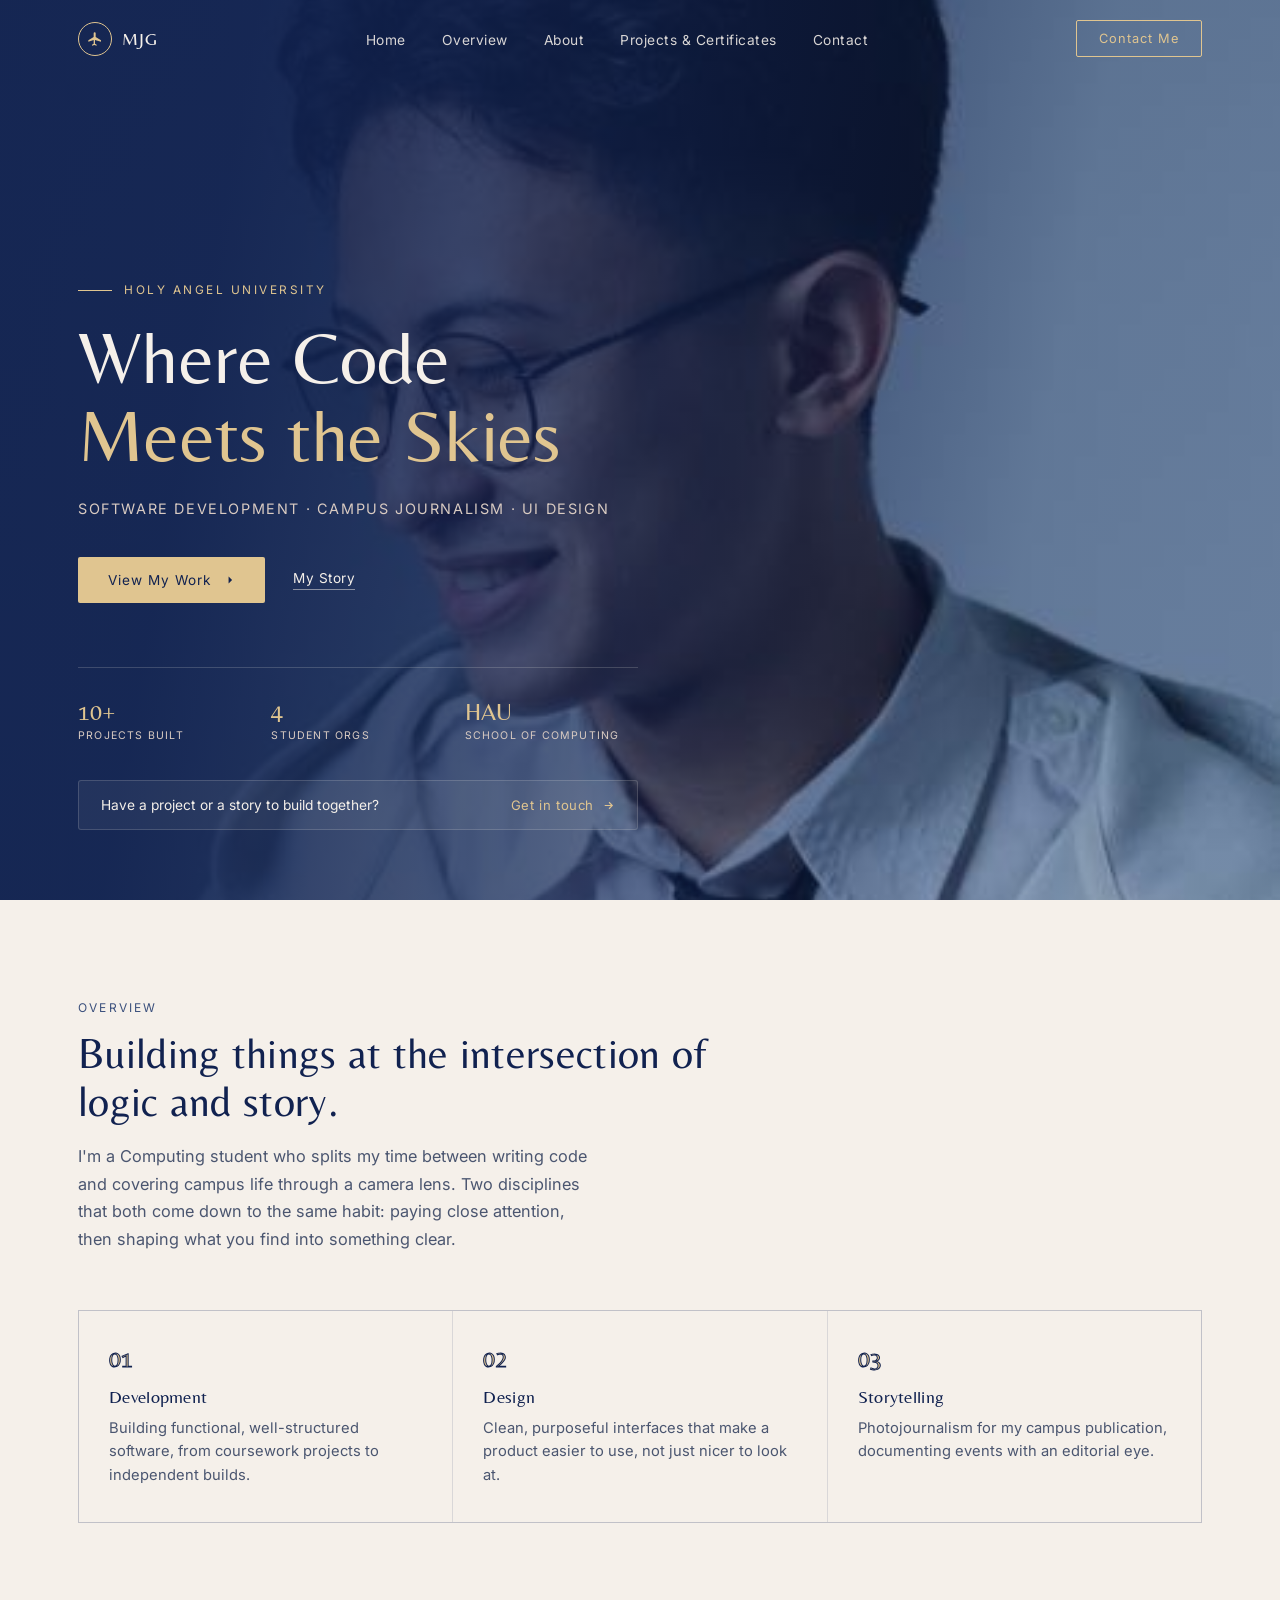
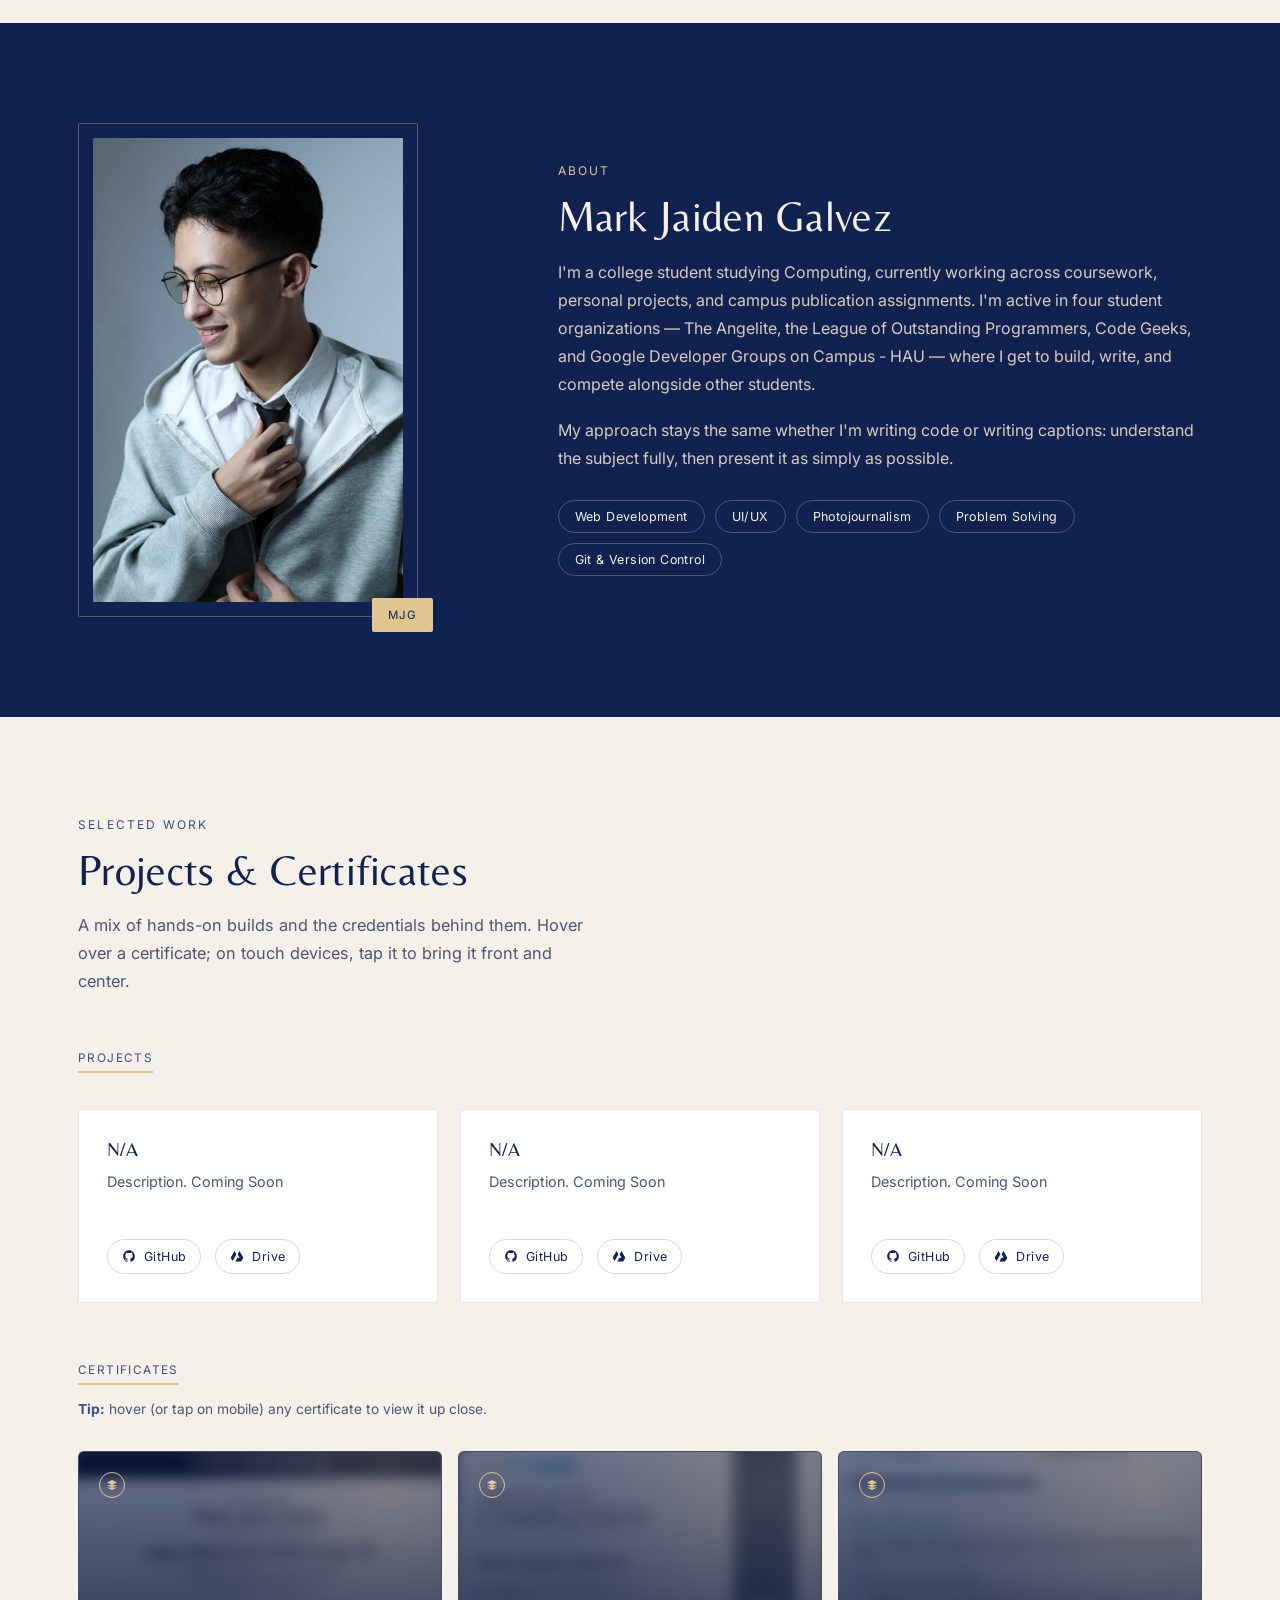
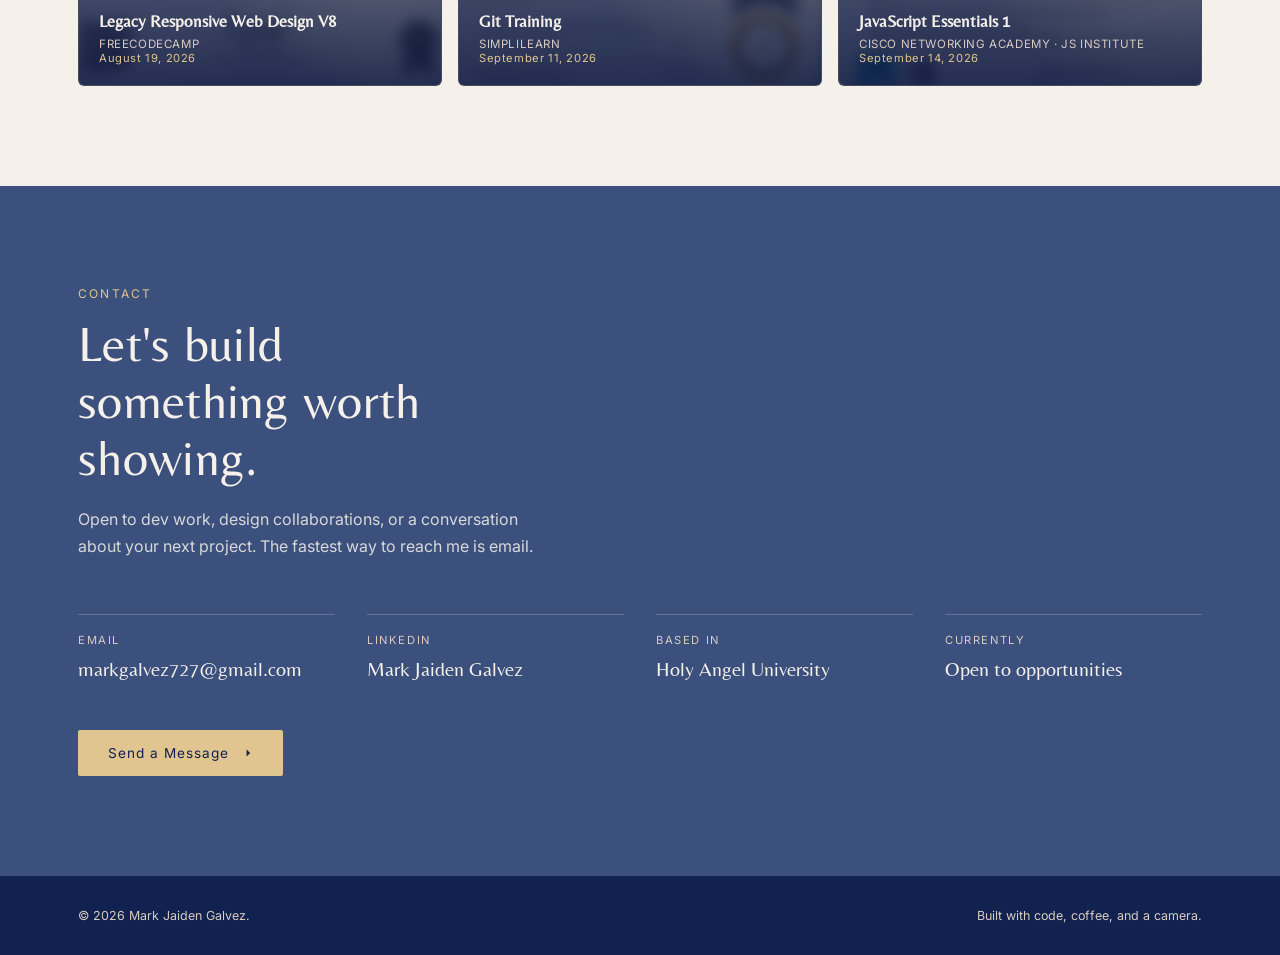
==== commit 1dcdd731: "Improve navbar" ====
--- a/portfolio.html
+++ b/portfolio.html
@@ -388,7 +388,7 @@
       <li><a href="#work">Projects &amp; Certificates</a></li>
       <li><a href="#contact">Contact</a></li>
     </ul>
-    <a class="mjg-nav-cta" href="#contact">Let's Talk</a>
+    <a class="mjg-nav-cta" href="#contact">Contact Me</a>
     <button class="mjg-burger" id="burger" aria-label="Menu"><span></span><span></span><span></span></button>
   </div>
 </nav>
